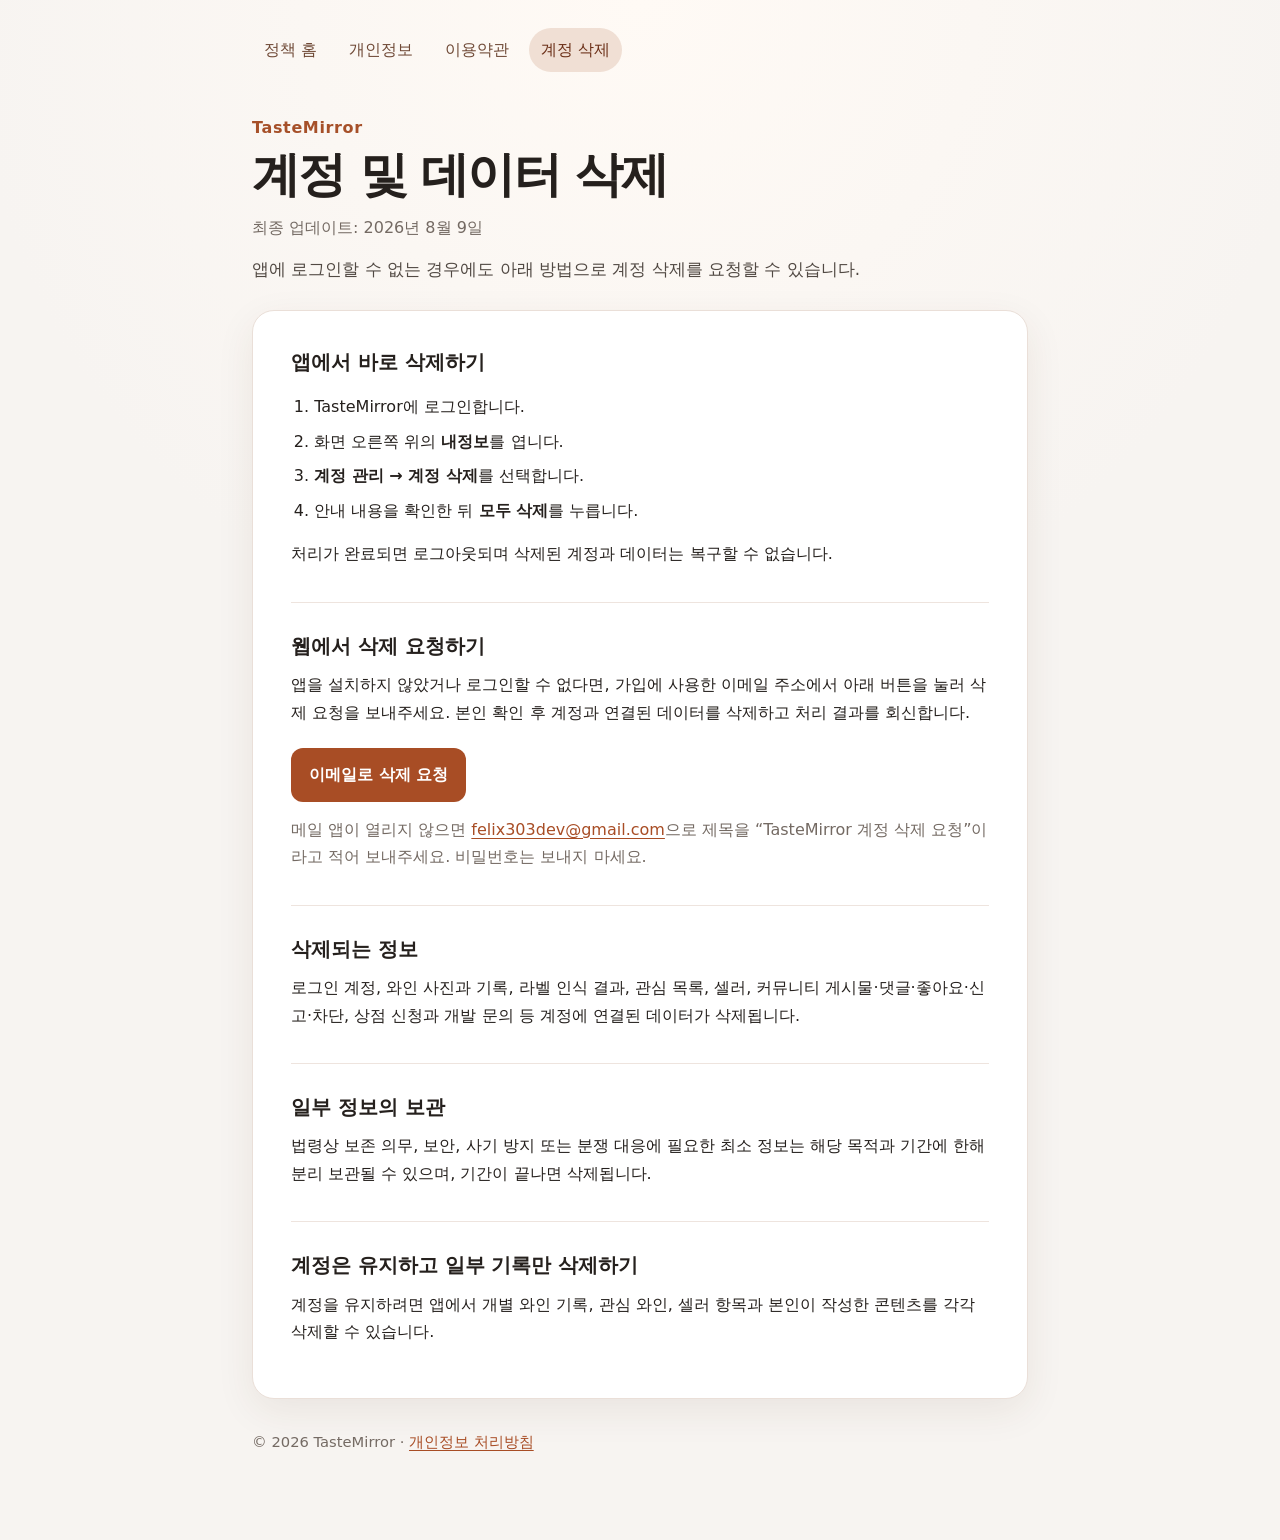
==== delete-account.html @ f9e2ca5c "Publish TasteMirror legal pages" ====
<!doctype html>
<html lang="ko">
<head>
  <meta charset="utf-8">
  <meta name="viewport" content="width=device-width,initial-scale=1">
  <meta name="description" content="TasteMirror 계정 및 관련 데이터 삭제 안내">
  <title>TasteMirror 계정 삭제 안내</title>
  <link rel="icon" type="image/png" href="favicon.png">
  <link rel="stylesheet" href="legal.css">
</head>
<body>
  <main>
    <nav class="top-nav" aria-label="정책 문서 이동">
      <a href="index.html">정책 홈</a>
      <a href="privacy.html">개인정보</a>
      <a href="terms.html">이용약관</a>
      <a aria-current="page" href="delete-account.html">계정 삭제</a>
    </nav>
    <header class="hero">
      <p class="eyebrow">TasteMirror</p>
      <h1>계정 및 데이터 삭제</h1>
      <p class="date">최종 업데이트: 2026년 8월 9일</p>
      <p class="lead">앱에 로그인할 수 없는 경우에도 아래 방법으로 계정 삭제를 요청할 수 있습니다.</p>
    </header>
    <article class="card legal-content">
      <section>
        <h2>앱에서 바로 삭제하기</h2>
        <ol>
          <li>TasteMirror에 로그인합니다.</li>
          <li>화면 오른쪽 위의 <strong>내정보</strong>를 엽니다.</li>
          <li><strong>계정 관리 → 계정 삭제</strong>를 선택합니다.</li>
          <li>안내 내용을 확인한 뒤 <strong>모두 삭제</strong>를 누릅니다.</li>
        </ol>
        <p>처리가 완료되면 로그아웃되며 삭제된 계정과 데이터는 복구할 수 없습니다.</p>
      </section>
      <section id="request">
        <h2>웹에서 삭제 요청하기</h2>
        <p>앱을 설치하지 않았거나 로그인할 수 없다면, 가입에 사용한 이메일 주소에서 아래 버튼을 눌러 삭제 요청을 보내주세요. 본인 확인 후 계정과 연결된 데이터를 삭제하고 처리 결과를 회신합니다.</p>
        <p class="actions"><a class="button" href="mailto:felix303dev@gmail.com?subject=TasteMirror%20계정%20삭제%20요청&amp;body=가입에%20사용한%20이메일%20주소에서%20보냅니다.%0A%0ATasteMirror%20계정과%20연결된%20데이터의%20삭제를%20요청합니다.">이메일로 삭제 요청</a></p>
        <p class="hint">메일 앱이 열리지 않으면 <a href="mailto:felix303dev@gmail.com">felix303dev@gmail.com</a>으로 제목을 “TasteMirror 계정 삭제 요청”이라고 적어 보내주세요. 비밀번호는 보내지 마세요.</p>
      </section>
      <section>
        <h2>삭제되는 정보</h2>
        <p>로그인 계정, 와인 사진과 기록, 라벨 인식 결과, 관심 목록, 셀러, 커뮤니티 게시물·댓글·좋아요·신고·차단, 상점 신청과 개발 문의 등 계정에 연결된 데이터가 삭제됩니다.</p>
      </section>
      <section>
        <h2>일부 정보의 보관</h2>
        <p>법령상 보존 의무, 보안, 사기 방지 또는 분쟁 대응에 필요한 최소 정보는 해당 목적과 기간에 한해 분리 보관될 수 있으며, 기간이 끝나면 삭제됩니다.</p>
      </section>
      <section>
        <h2>계정은 유지하고 일부 기록만 삭제하기</h2>
        <p>계정을 유지하려면 앱에서 개별 와인 기록, 관심 와인, 셀러 항목과 본인이 작성한 콘텐츠를 각각 삭제할 수 있습니다.</p>
      </section>
    </article>
    <footer><p>© 2026 TasteMirror · <a href="privacy.html">개인정보 처리방침</a></p></footer>
  </main>
</body>
</html>
---- legal.css ----
:root {
  color-scheme: light dark;
  font-family: system-ui, -apple-system, "Segoe UI", sans-serif;
  background: #f7f4f1;
  color: #25201d;
}

* { box-sizing: border-box; }

body {
  margin: 0;
  background: radial-gradient(circle at top, #fffaf5 0, #f7f4f1 42rem);
  color: #25201d;
  line-height: 1.72;
}

main {
  max-width: 820px;
  margin: 0 auto;
  padding: 28px 22px 72px;
}

.top-nav {
  display: flex;
  flex-wrap: wrap;
  gap: 8px;
  margin-bottom: 42px;
}

.top-nav a {
  padding: 8px 12px;
  border-radius: 999px;
  color: #6f4936;
  text-decoration: none;
}

.top-nav a:hover,
.top-nav a:focus-visible,
.top-nav a[aria-current="page"] {
  background: #f0dfd4;
  color: #6b2f17;
}

.hero { margin: 18px 0 26px; }
.eyebrow { margin: 0 0 4px; color: #a65029; font-weight: 800; letter-spacing: .04em; }
h1 { margin: 0 0 10px; font-size: clamp(2rem, 6vw, 3rem); line-height: 1.22; letter-spacing: -.035em; }
h2 { margin: 0 0 10px; font-size: 1.22rem; line-height: 1.45; }
p { margin: 0 0 14px; }
ul, ol { padding-left: 1.45rem; }
li { margin: 7px 0; }
.date, .hint { color: #746a63; }
.lead { max-width: 680px; color: #514943; font-size: 1.05rem; }

.card {
  background: #fff;
  border: 1px solid #eadfd8;
  border-radius: 22px;
  padding: clamp(22px, 5vw, 38px);
  box-shadow: 0 12px 38px rgba(76, 45, 27, .08);
}

.legal-content section + section {
  margin-top: 34px;
  padding-top: 30px;
  border-top: 1px solid #eee4de;
}

a { color: #a84d25; text-underline-offset: 3px; }
a:focus-visible { outline: 3px solid #e5a17d; outline-offset: 3px; }
.actions { margin-top: 22px; }
.button {
  display: inline-block;
  padding: 13px 18px;
  border-radius: 12px;
  background: #a84d25;
  color: #fff;
  text-decoration: none;
  font-weight: 750;
}
.button:hover { background: #843817; }

.policy-grid { display: grid; gap: 14px; }
.policy-link {
  display: grid;
  gap: 4px;
  padding: 20px 22px;
  border: 1px solid #eadfd8;
  border-radius: 18px;
  background: #fff;
  color: #25201d;
  text-decoration: none;
  box-shadow: 0 8px 24px rgba(76, 45, 27, .06);
}
.policy-link:hover { border-color: #d89c7d; transform: translateY(-1px); }
.policy-link strong { color: #873b1b; font-size: 1.08rem; }
.policy-link span { color: #746a63; }

footer { margin-top: 30px; color: #746a63; font-size: .92rem; }

@media (prefers-color-scheme: dark) {
  :root { background: #171412; color: #f5eee9; }
  body { background: radial-gradient(circle at top, #241a16 0, #171412 42rem); color: #f5eee9; }
  .card, .policy-link { background: #211d1a; border-color: #3c332e; color: #f5eee9; }
  .lead, .date, .hint, footer, .policy-link span { color: #c9bdb5; }
  .policy-link strong, a { color: #f0a27d; }
  .top-nav a { color: #e3b49e; }
  .top-nav a:hover, .top-nav a:focus-visible, .top-nav a[aria-current="page"] { background: #482a1d; color: #ffc0a1; }
  .legal-content section + section { border-color: #3c332e; }
  .button { color: #fff; }
}

@media (max-width: 520px) {
  main { padding: 20px 16px 48px; }
  .top-nav { margin-bottom: 30px; }
  .top-nav a { padding: 7px 9px; font-size: .92rem; }
}

@media print {
  body { background: #fff; color: #000; }
  .top-nav, .button { display: none; }
  main { max-width: none; padding: 0; }
  .card { border: 0; box-shadow: none; padding: 0; }
}
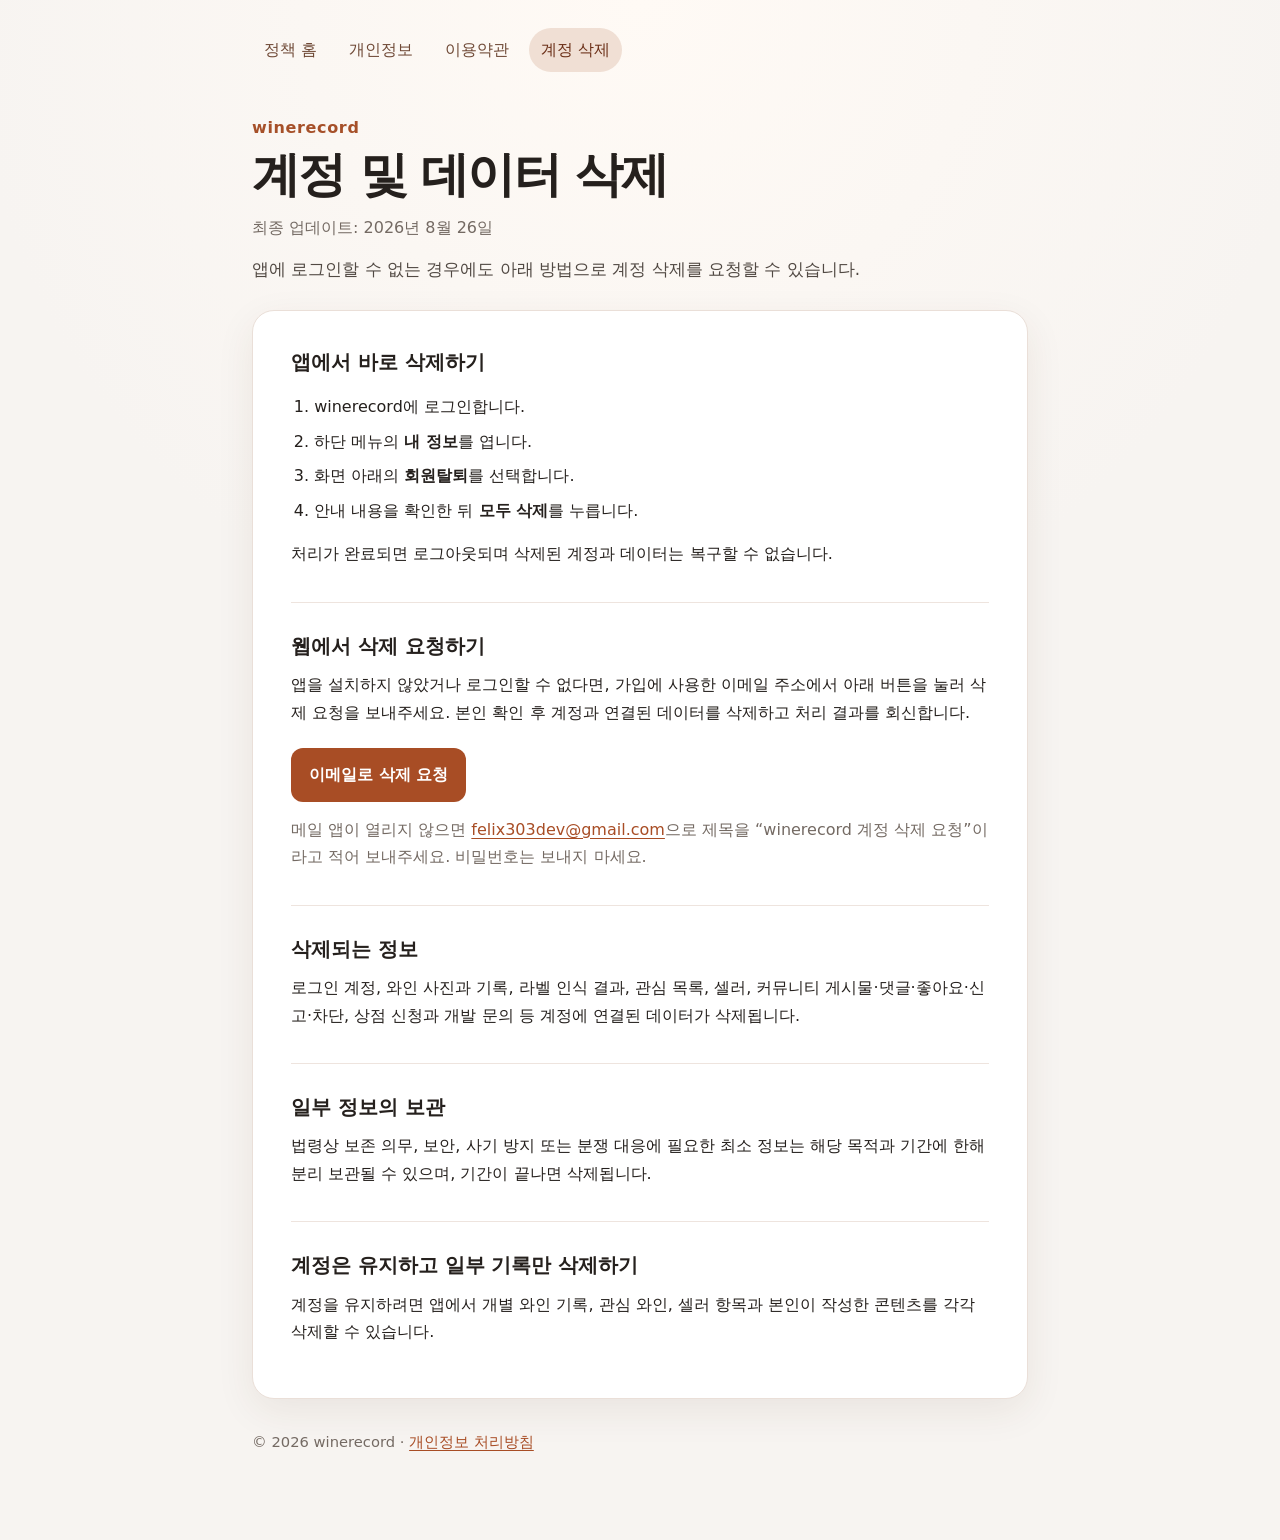
==== commit cc3f3555: "Rename official brand to winerecord in delete-account.html" ====
--- a/delete-account.html
+++ b/delete-account.html
@@ -3,8 +3,8 @@
 <head>
   <meta charset="utf-8">
   <meta name="viewport" content="width=device-width,initial-scale=1">
-  <meta name="description" content="TasteMirror 계정 및 관련 데이터 삭제 안내">
-  <title>TasteMirror 계정 삭제 안내</title>
+  <meta name="description" content="winerecord 계정 및 관련 데이터 삭제 안내">
+  <title>winerecord 계정 삭제 안내</title>
   <link rel="icon" type="image/png" href="favicon.png">
   <link rel="stylesheet" href="legal.css">
 </head>
@@ -17,18 +17,18 @@
       <a aria-current="page" href="delete-account.html">계정 삭제</a>
     </nav>
     <header class="hero">
-      <p class="eyebrow">TasteMirror</p>
+      <p class="eyebrow">winerecord</p>
       <h1>계정 및 데이터 삭제</h1>
-      <p class="date">최종 업데이트: 2026년 8월 9일</p>
+      <p class="date">최종 업데이트: 2026년 8월 26일</p>
       <p class="lead">앱에 로그인할 수 없는 경우에도 아래 방법으로 계정 삭제를 요청할 수 있습니다.</p>
     </header>
     <article class="card legal-content">
       <section>
         <h2>앱에서 바로 삭제하기</h2>
         <ol>
-          <li>TasteMirror에 로그인합니다.</li>
-          <li>화면 오른쪽 위의 <strong>내정보</strong>를 엽니다.</li>
-          <li><strong>계정 관리 → 계정 삭제</strong>를 선택합니다.</li>
+          <li>winerecord에 로그인합니다.</li>
+          <li>하단 메뉴의 <strong>내 정보</strong>를 엽니다.</li>
+          <li>화면 아래의 <strong>회원탈퇴</strong>를 선택합니다.</li>
           <li>안내 내용을 확인한 뒤 <strong>모두 삭제</strong>를 누릅니다.</li>
         </ol>
         <p>처리가 완료되면 로그아웃되며 삭제된 계정과 데이터는 복구할 수 없습니다.</p>
@@ -36,8 +36,8 @@
       <section id="request">
         <h2>웹에서 삭제 요청하기</h2>
         <p>앱을 설치하지 않았거나 로그인할 수 없다면, 가입에 사용한 이메일 주소에서 아래 버튼을 눌러 삭제 요청을 보내주세요. 본인 확인 후 계정과 연결된 데이터를 삭제하고 처리 결과를 회신합니다.</p>
-        <p class="actions"><a class="button" href="mailto:felix303dev@gmail.com?subject=TasteMirror%20계정%20삭제%20요청&amp;body=가입에%20사용한%20이메일%20주소에서%20보냅니다.%0A%0ATasteMirror%20계정과%20연결된%20데이터의%20삭제를%20요청합니다.">이메일로 삭제 요청</a></p>
-        <p class="hint">메일 앱이 열리지 않으면 <a href="mailto:felix303dev@gmail.com">felix303dev@gmail.com</a>으로 제목을 “TasteMirror 계정 삭제 요청”이라고 적어 보내주세요. 비밀번호는 보내지 마세요.</p>
+        <p class="actions"><a class="button" href="mailto:felix303dev@gmail.com?subject=winerecord%20계정%20삭제%20요청&amp;body=가입에%20사용한%20이메일%20주소에서%20보냅니다.%0A%0Awinerecord%20계정과%20연결된%20데이터의%20삭제를%20요청합니다.">이메일로 삭제 요청</a></p>
+        <p class="hint">메일 앱이 열리지 않으면 <a href="mailto:felix303dev@gmail.com">felix303dev@gmail.com</a>으로 제목을 “winerecord 계정 삭제 요청”이라고 적어 보내주세요. 비밀번호는 보내지 마세요.</p>
       </section>
       <section>
         <h2>삭제되는 정보</h2>
@@ -52,7 +52,7 @@
         <p>계정을 유지하려면 앱에서 개별 와인 기록, 관심 와인, 셀러 항목과 본인이 작성한 콘텐츠를 각각 삭제할 수 있습니다.</p>
       </section>
     </article>
-    <footer><p>© 2026 TasteMirror · <a href="privacy.html">개인정보 처리방침</a></p></footer>
+    <footer><p>© 2026 winerecord · <a href="privacy.html">개인정보 처리방침</a></p></footer>
   </main>
 </body>
 </html>
